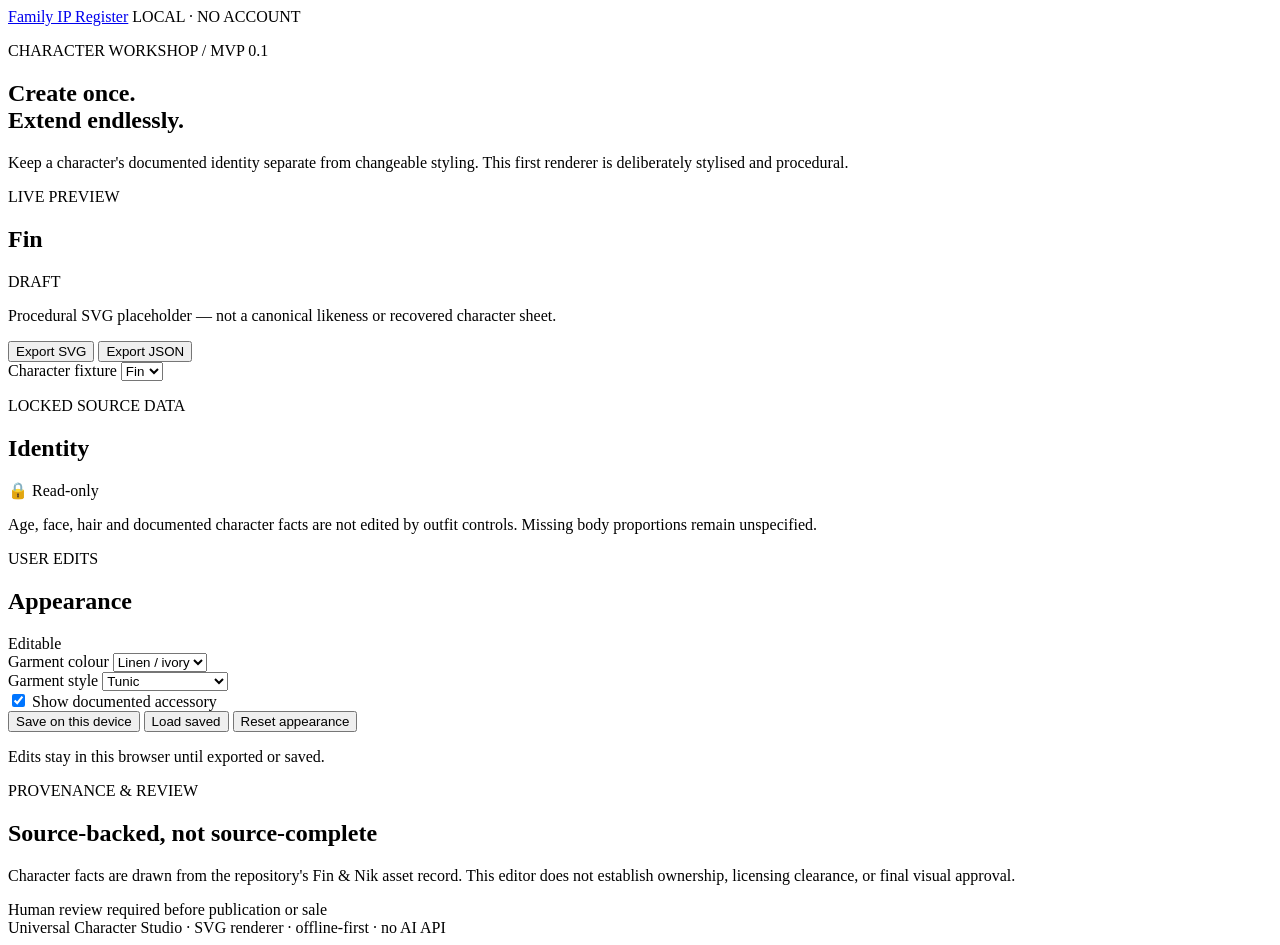
==== character-studio/index.html @ 8c7e5326 "Build mobile-first Character Studio editor shell" ====
<!doctype html>
<html lang="en">
<head>
  <meta charset="utf-8">
  <meta name="viewport" content="width=device-width, initial-scale=1">
  <meta name="theme-color" content="#142b32">
  <title>Universal Character Studio</title>
  <link rel="stylesheet" href="./studio.css">
</head>
<body>
  <header class="topbar">
    <a class="back" href="../">Family IP Register</a>
    <span class="status">LOCAL · NO ACCOUNT</span>
  </header>
  <main class="layout">
    <section class="intro">
      <p class="eyebrow">CHARACTER WORKSHOP / MVP 0.1</p>
      <h1>Create once.<br>Extend endlessly.</h1>
      <p class="lede">Keep a character's documented identity separate from changeable styling. This first renderer is deliberately stylised and procedural.</p>
    </section>

    <section class="workspace" aria-label="Character editor">
      <div class="preview-panel">
        <div class="panel-head">
          <div><p class="eyebrow">LIVE PREVIEW</p><h2 id="preview-name">Fin</h2></div>
          <span class="draft">DRAFT</span>
        </div>
        <div id="preview" class="preview" role="img" aria-label="Stylised character preview"></div>
        <p class="preview-note">Procedural SVG placeholder — not a canonical likeness or recovered character sheet.</p>
        <div class="actions">
          <button id="download-svg" class="primary" type="button">Export SVG</button>
          <button id="download-json" type="button">Export JSON</button>
        </div>
      </div>

      <div class="controls-panel">
        <div class="field">
          <label for="character-select">Character fixture</label>
          <select id="character-select">
            <option value="fin">Fin</option>
            <option value="nik">Nik</option>
          </select>
        </div>

        <section class="identity">
          <div class="section-title"><div><p class="eyebrow">LOCKED SOURCE DATA</p><h2>Identity</h2></div><span class="lock">🔒 Read-only</span></div>
          <p id="identity-summary" class="muted"></p>
          <p class="muted small">Age, face, hair and documented character facts are not edited by outfit controls. Missing body proportions remain unspecified.</p>
        </section>

        <section class="appearance">
          <div class="section-title"><div><p class="eyebrow">USER EDITS</p><h2>Appearance</h2></div><span class="edit">Editable</span></div>
          <div class="field">
            <label for="garment-colour">Garment colour</label>
            <select id="garment-colour">
              <option value="#f4f0df">Linen / ivory</option>
              <option value="#d9c5a0">Sand</option>
              <option value="#527b85">Sea blue</option>
              <option value="#a95d48">Terracotta</option>
              <option value="#52664e">Leaf green</option>
              <option value="#433d56">Indigo</option>
            </select>
          </div>
          <div class="field">
            <label for="garment-style">Garment style</label>
            <select id="garment-style">
              <option value="tunic">Tunic</option>
              <option value="shirt">Short-sleeve shirt</option>
              <option value="cape">Short cape</option>
            </select>
          </div>
          <label class="check"><input id="show-accessory" type="checkbox" checked> Show documented accessory</label>
          <div class="button-row">
            <button id="save-local" type="button">Save on this device</button>
            <button id="load-local" type="button">Load saved</button>
            <button id="reset" type="button">Reset appearance</button>
          </div>
          <p id="message" class="message" aria-live="polite">Edits stay in this browser until exported or saved.</p>
        </section>
      </div>
    </section>
    <section class="provenance">
      <p class="eyebrow">PROVENANCE & REVIEW</p>
      <h2>Source-backed, not source-complete</h2>
      <p id="source-summary">Character facts are drawn from the repository's Fin &amp; Nik asset record. This editor does not establish ownership, licensing clearance, or final visual approval.</p>
      <span class="review">Human review required before publication or sale</span>
    </section>
  </main>
  <footer>Universal Character Studio · SVG renderer · offline-first · no AI API</footer>
  <script src="./studio.js" defer></script>
</body>
</html>
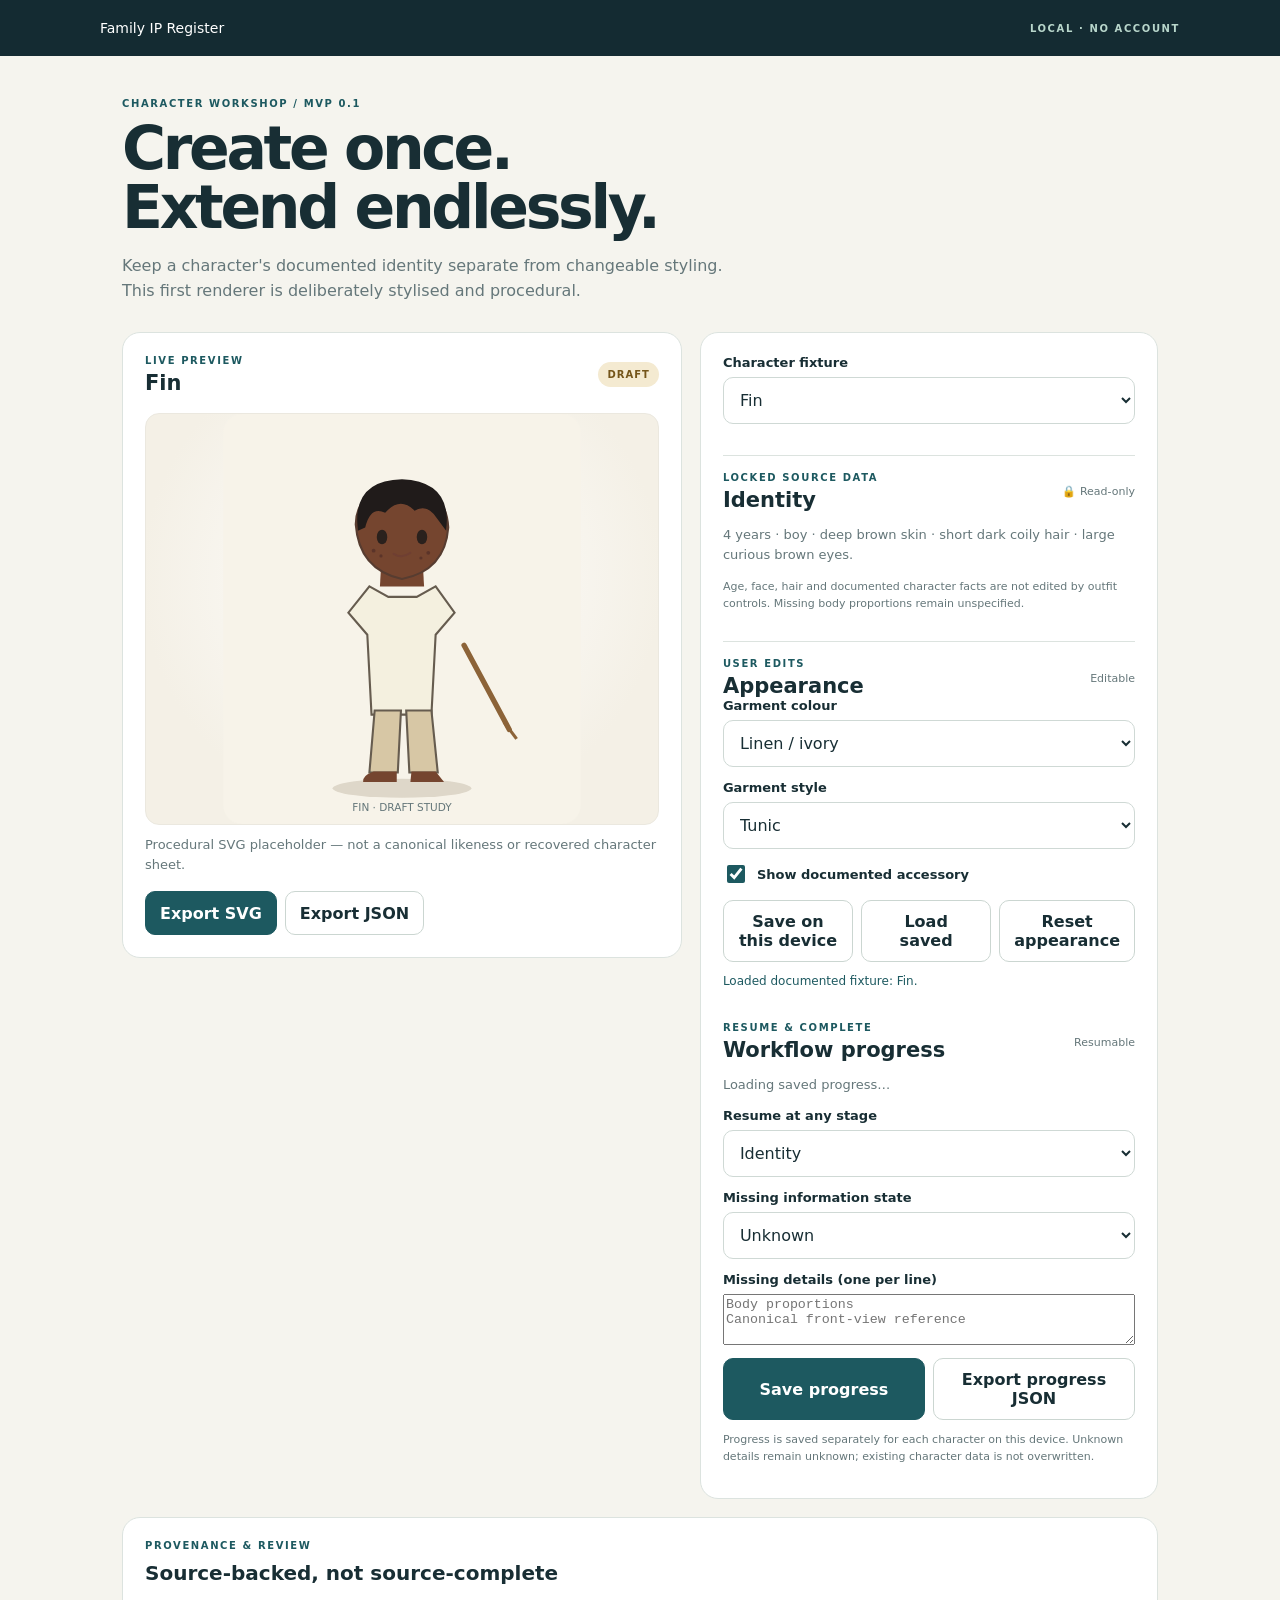
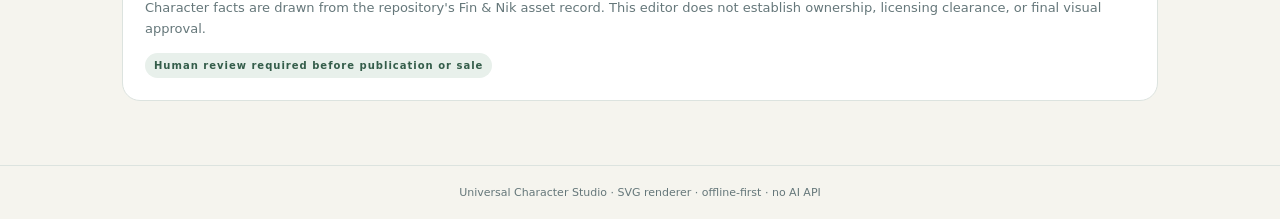
==== commit 9a8812dc: "Add resumable workflow controls to Character Studio" ====
--- a/character-studio/index.html
+++ b/character-studio/index.html
@@ -77,6 +77,21 @@
           </div>
           <p id="message" class="message" aria-live="polite">Edits stay in this browser until exported or saved.</p>
         </section>
+        <section class="workflow" aria-labelledby="workflow-heading">
+          <div class="section-title"><div><p class="eyebrow">RESUME &amp; COMPLETE</p><h2 id="workflow-heading">Workflow progress</h2></div><span class="edit">Resumable</span></div>
+          <p id="workflow-summary" class="muted" aria-live="polite">Loading saved progress…</p>
+          <div class="field"><label for="workflow-stage">Resume at any stage</label>
+            <select id="workflow-stage">
+              <option value="identity">Identity</option><option value="appearance">Appearance</option><option value="proportions">Body proportions</option><option value="reference-sheet">Reference sheet</option><option value="review">Source &amp; rights review</option><option value="export">Export</option>
+            </select>
+          </div>
+          <div class="field"><label for="missing-state">Missing information state</label>
+            <select id="missing-state"><option value="unknown">Unknown</option><option value="incomplete">Incomplete</option><option value="conflict">Conflict</option><option value="verified">Verified</option></select>
+          </div>
+          <div class="field"><label for="missing-fields">Missing details (one per line)</label><textarea id="missing-fields" rows="3" placeholder="Body proportions&#10;Canonical front-view reference"></textarea></div>
+          <div class="button-row"><button id="save-workflow" class="primary" type="button">Save progress</button><button id="export-workflow" type="button">Export progress JSON</button></div>
+          <p class="muted small">Progress is saved separately for each character on this device. Unknown details remain unknown; existing character data is not overwritten.</p>
+        </section>
       </div>
     </section>
     <section class="provenance">
@@ -87,6 +102,7 @@
     </section>
   </main>
   <footer>Universal Character Studio · SVG renderer · offline-first · no AI API</footer>
+  <script src="./workflow.js" defer></script>
   <script src="./studio.js" defer></script>
 </body>
 </html>
--- a/character-studio/studio.css
+++ b/character-studio/studio.css
@@ -0,0 +1 @@
+:root{color-scheme:light;--ink:#182e34;--muted:#65777a;--paper:#f5f4ee;--panel:#fff;--line:#dce3df;--sea:#1d5960;--sand:#e9e1d0;--radius:18px;font-family:Inter,ui-sans-serif,system-ui,-apple-system,BlinkMacSystemFont,"Segoe UI",sans-serif}*{box-sizing:border-box}body{margin:0;background:var(--paper);color:var(--ink)}.topbar{height:56px;padding:0 max(20px,calc((100vw - 1080px)/2));display:flex;align-items:center;justify-content:space-between;background:#142b32;color:#fff}.back{color:#fff;text-decoration:none;font-size:14px}.status,.eyebrow{font-size:10px;letter-spacing:.16em;font-weight:750}.status{color:#b8d6cb}.layout{max-width:1080px;margin:auto;padding:42px 22px 64px}.intro{max-width:700px;margin-bottom:28px}.eyebrow{color:var(--sea);margin:0 0 10px}.intro h1{font-size:clamp(36px,6vw,60px);line-height:.98;letter-spacing:-.055em;margin:0 0 16px}.lede{font-size:16px;line-height:1.6;color:var(--muted);max-width:610px}.workspace{display:grid;grid-template-columns:minmax(0,1.1fr) minmax(300px,.9fr);gap:18px;align-items:start}.preview-panel,.controls-panel,.provenance{background:var(--panel);border:1px solid var(--line);border-radius:var(--radius);padding:22px}.panel-head,.section-title{display:flex;align-items:center;justify-content:space-between;gap:12px}.panel-head h2,.section-title h2{margin:0;font-size:21px}.panel-head .eyebrow,.section-title .eyebrow{margin-bottom:5px}.draft,.review{font-size:10px;letter-spacing:.1em;font-weight:750;padding:7px 9px;border-radius:99px;background:#f4ead1;color:#74551a}.preview{margin-top:18px;min-height:340px;background:radial-gradient(ellipse at 50% 40%,#fff 0,#f4f0e6 72%);border:1px solid #ebe8df;border-radius:14px;display:grid;place-items:center;overflow:hidden}.preview svg{width:min(100%,390px);height:auto;max-height:410px}.preview-note,.muted{color:var(--muted);font-size:13px;line-height:1.55}.preview-note{margin:10px 0 16px}.actions,.button-row{display:flex;flex-wrap:wrap;gap:8px}.controls-panel{display:grid;gap:18px}.field{display:grid;gap:7px;margin-bottom:13px}label{font-size:13px;font-weight:650}select,button{font:inherit}select{width:100%;padding:12px;border:1px solid #cfd9d5;border-radius:10px;background:white;color:var(--ink);min-height:44px}button{border:1px solid #cbd6d1;border-radius:10px;padding:11px 14px;background:#fff;color:var(--ink);font-weight:650;min-height:44px;cursor:pointer}button:focus-visible,select:focus-visible,input:focus-visible{outline:3px solid #7ab7a9;outline-offset:2px}.primary{background:var(--sea);color:#fff;border-color:var(--sea)}.identity,.appearance{border-top:1px solid var(--line);padding-top:16px}.lock,.edit{font-size:11px;color:var(--muted);white-space:nowrap}.small{font-size:11px}.check{display:flex;align-items:center;gap:9px;margin:5px 0 14px}.check input{width:18px;height:18px;accent-color:var(--sea)}.button-row button{flex:1}.message{font-size:12px;color:var(--sea);min-height:18px}.provenance{margin-top:18px}.provenance h2{font-size:20px;margin:0 0 8px}.provenance p:not(.eyebrow){color:var(--muted);font-size:13px;line-height:1.6}.review{display:inline-block;background:#e8f0eb;color:#345d4a}footer{text-align:center;padding:20px;color:var(--muted);font-size:11px;border-top:1px solid var(--line)}@media(max-width:760px){.layout{padding:28px 14px 44px}.workspace{grid-template-columns:1fr}.preview-panel,.controls-panel,.provenance{padding:17px}.preview{min-height:300px}.topbar{padding:0 14px}.intro h1{font-size:42px}}
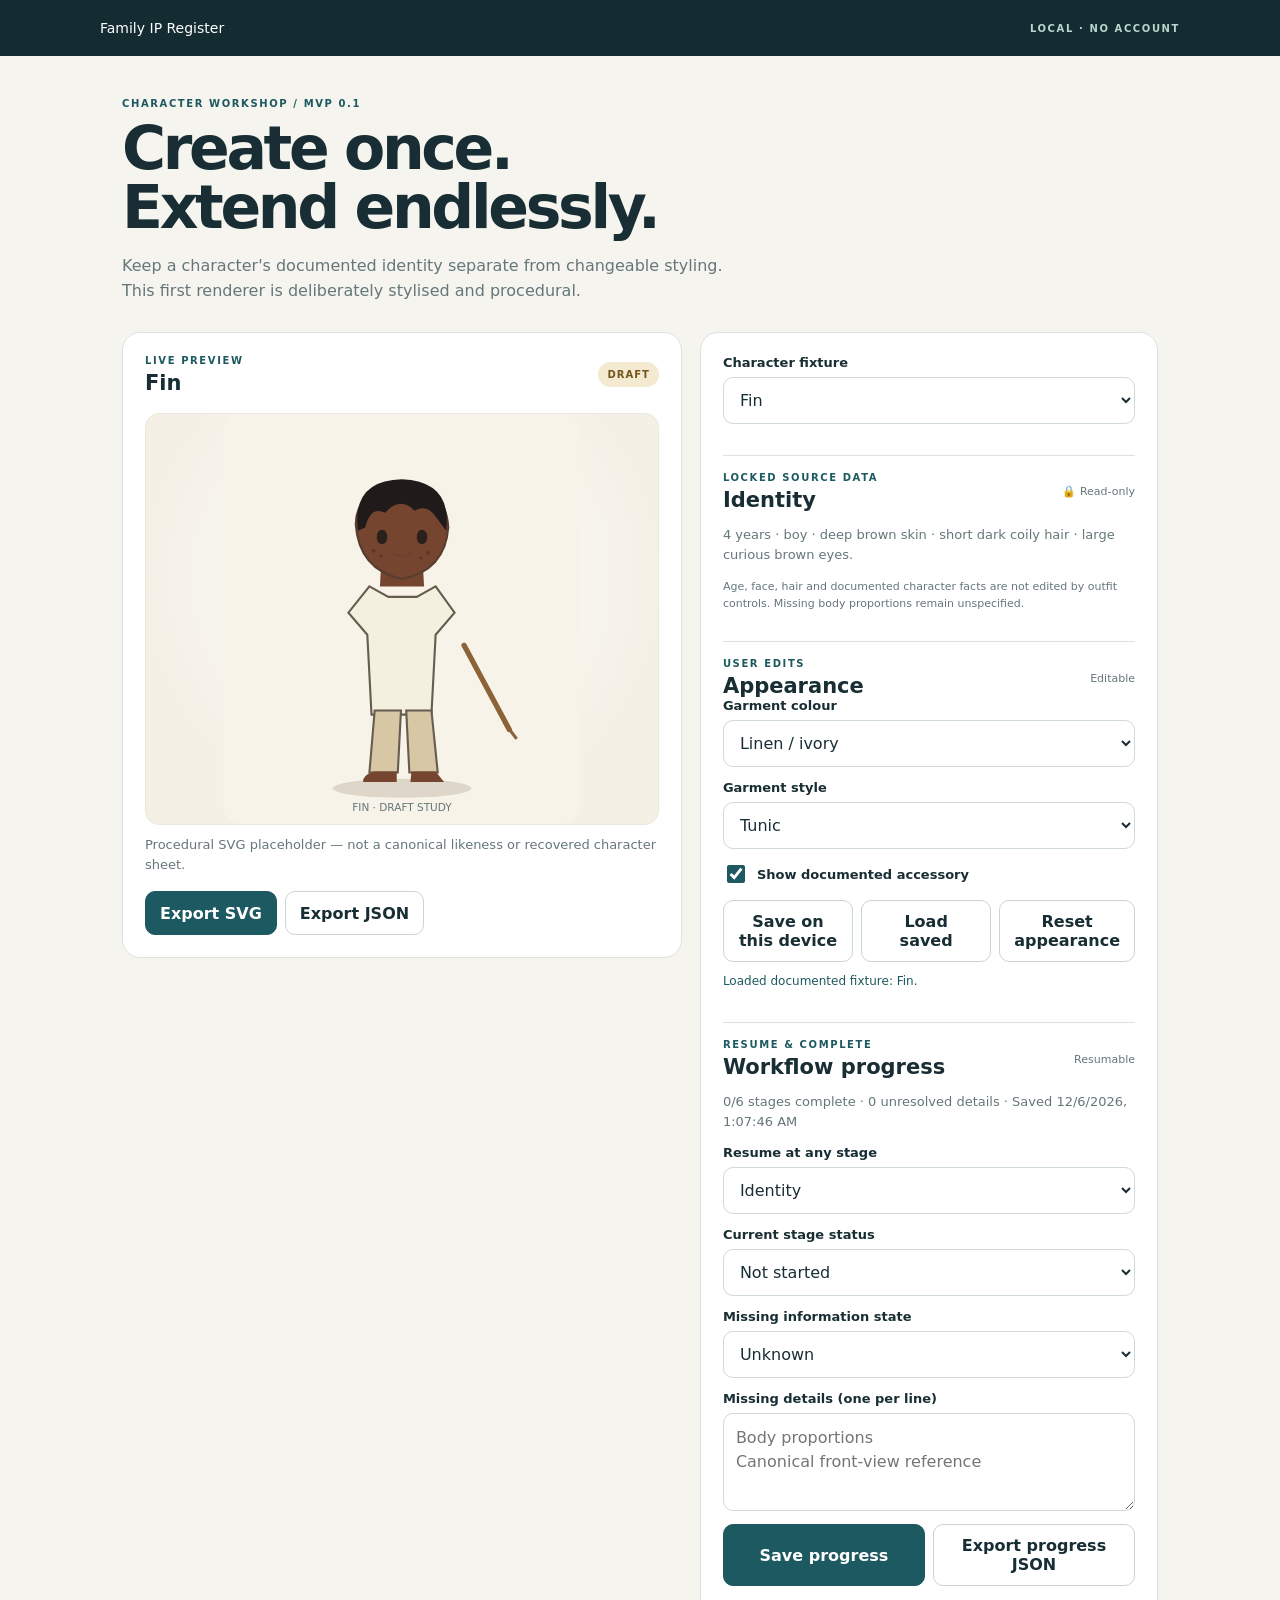
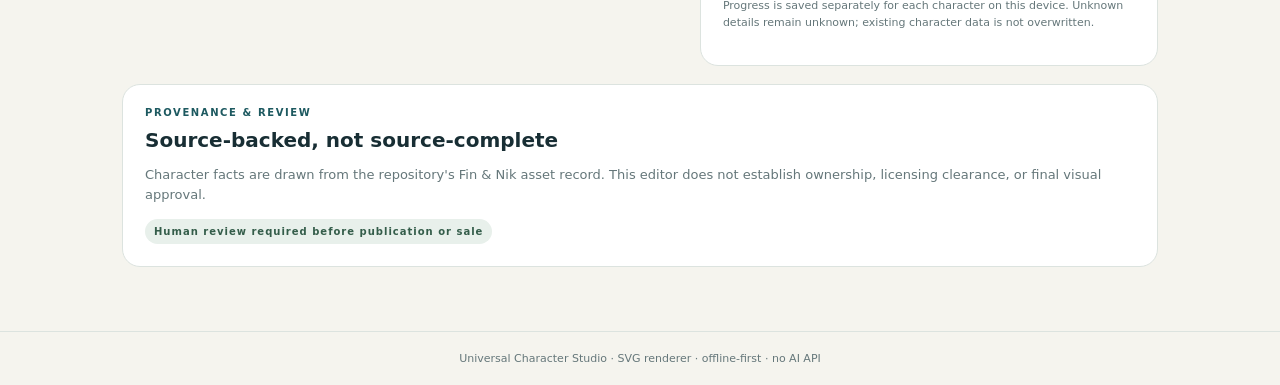
==== commit 757fea8c: "Expose workflow stage completion and blocked states" ====
--- a/character-studio/index.html
+++ b/character-studio/index.html
@@ -85,6 +85,7 @@
               <option value="identity">Identity</option><option value="appearance">Appearance</option><option value="proportions">Body proportions</option><option value="reference-sheet">Reference sheet</option><option value="review">Source &amp; rights review</option><option value="export">Export</option>
             </select>
           </div>
+          <div class="field"><label for="workflow-status">Current stage status</label><select id="workflow-status"><option value="not_started">Not started</option><option value="in_progress">In progress</option><option value="blocked">Blocked</option><option value="complete">Complete</option></select></div>
           <div class="field"><label for="missing-state">Missing information state</label>
             <select id="missing-state"><option value="unknown">Unknown</option><option value="incomplete">Incomplete</option><option value="conflict">Conflict</option><option value="verified">Verified</option></select>
           </div>
--- a/character-studio/studio.css
+++ b/character-studio/studio.css
@@ -1 +1,2 @@
-:root{color-scheme:light;--ink:#182e34;--muted:#65777a;--paper:#f5f4ee;--panel:#fff;--line:#dce3df;--sea:#1d5960;--sand:#e9e1d0;--radius:18px;font-family:Inter,ui-sans-serif,system-ui,-apple-system,BlinkMacSystemFont,"Segoe UI",sans-serif}*{box-sizing:border-box}body{margin:0;background:var(--paper);color:var(--ink)}.topbar{height:56px;padding:0 max(20px,calc((100vw - 1080px)/2));display:flex;align-items:center;justify-content:space-between;background:#142b32;color:#fff}.back{color:#fff;text-decoration:none;font-size:14px}.status,.eyebrow{font-size:10px;letter-spacing:.16em;font-weight:750}.status{color:#b8d6cb}.layout{max-width:1080px;margin:auto;padding:42px 22px 64px}.intro{max-width:700px;margin-bottom:28px}.eyebrow{color:var(--sea);margin:0 0 10px}.intro h1{font-size:clamp(36px,6vw,60px);line-height:.98;letter-spacing:-.055em;margin:0 0 16px}.lede{font-size:16px;line-height:1.6;color:var(--muted);max-width:610px}.workspace{display:grid;grid-template-columns:minmax(0,1.1fr) minmax(300px,.9fr);gap:18px;align-items:start}.preview-panel,.controls-panel,.provenance{background:var(--panel);border:1px solid var(--line);border-radius:var(--radius);padding:22px}.panel-head,.section-title{display:flex;align-items:center;justify-content:space-between;gap:12px}.panel-head h2,.section-title h2{margin:0;font-size:21px}.panel-head .eyebrow,.section-title .eyebrow{margin-bottom:5px}.draft,.review{font-size:10px;letter-spacing:.1em;font-weight:750;padding:7px 9px;border-radius:99px;background:#f4ead1;color:#74551a}.preview{margin-top:18px;min-height:340px;background:radial-gradient(ellipse at 50% 40%,#fff 0,#f4f0e6 72%);border:1px solid #ebe8df;border-radius:14px;display:grid;place-items:center;overflow:hidden}.preview svg{width:min(100%,390px);height:auto;max-height:410px}.preview-note,.muted{color:var(--muted);font-size:13px;line-height:1.55}.preview-note{margin:10px 0 16px}.actions,.button-row{display:flex;flex-wrap:wrap;gap:8px}.controls-panel{display:grid;gap:18px}.field{display:grid;gap:7px;margin-bottom:13px}label{font-size:13px;font-weight:650}select,button{font:inherit}select{width:100%;padding:12px;border:1px solid #cfd9d5;border-radius:10px;background:white;color:var(--ink);min-height:44px}button{border:1px solid #cbd6d1;border-radius:10px;padding:11px 14px;background:#fff;color:var(--ink);font-weight:650;min-height:44px;cursor:pointer}button:focus-visible,select:focus-visible,input:focus-visible{outline:3px solid #7ab7a9;outline-offset:2px}.primary{background:var(--sea);color:#fff;border-color:var(--sea)}.identity,.appearance{border-top:1px solid var(--line);padding-top:16px}.lock,.edit{font-size:11px;color:var(--muted);white-space:nowrap}.small{font-size:11px}.check{display:flex;align-items:center;gap:9px;margin:5px 0 14px}.check input{width:18px;height:18px;accent-color:var(--sea)}.button-row button{flex:1}.message{font-size:12px;color:var(--sea);min-height:18px}.provenance{margin-top:18px}.provenance h2{font-size:20px;margin:0 0 8px}.provenance p:not(.eyebrow){color:var(--muted);font-size:13px;line-height:1.6}.review{display:inline-block;background:#e8f0eb;color:#345d4a}footer{text-align:center;padding:20px;color:var(--muted);font-size:11px;border-top:1px solid var(--line)}@media(max-width:760px){.layout{padding:28px 14px 44px}.workspace{grid-template-columns:1fr}.preview-panel,.controls-panel,.provenance{padding:17px}.preview{min-height:300px}.topbar{padding:0 14px}.intro h1{font-size:42px}}+:root{color-scheme:light;--ink:#182e34;--muted:#65777a;--paper:#f5f4ee;--panel:#fff;--line:#dce3df;--sea:#1d5960;--sand:#e9e1d0;--radius:18px;font-family:Inter,ui-sans-serif,system-ui,-apple-system,BlinkMacSystemFont,"Segoe UI",sans-serif}*{box-sizing:border-box}body{margin:0;background:var(--paper);color:var(--ink)}.topbar{height:56px;padding:0 max(20px,calc((100vw - 1080px)/2));display:flex;align-items:center;justify-content:space-between;background:#142b32;color:#fff}.back{color:#fff;text-decoration:none;font-size:14px}.status,.eyebrow{font-size:10px;letter-spacing:.16em;font-weight:750}.status{color:#b8d6cb}.layout{max-width:1080px;margin:auto;padding:42px 22px 64px}.intro{max-width:700px;margin-bottom:28px}.eyebrow{color:var(--sea);margin:0 0 10px}.intro h1{font-size:clamp(36px,6vw,60px);line-height:.98;letter-spacing:-.055em;margin:0 0 16px}.lede{font-size:16px;line-height:1.6;color:var(--muted);max-width:610px}.workspace{display:grid;grid-template-columns:minmax(0,1.1fr) minmax(300px,.9fr);gap:18px;align-items:start}.preview-panel,.controls-panel,.provenance{background:var(--panel);border:1px solid var(--line);border-radius:var(--radius);padding:22px}.panel-head,.section-title{display:flex;align-items:center;justify-content:space-between;gap:12px}.panel-head h2,.section-title h2{margin:0;font-size:21px}.panel-head .eyebrow,.section-title .eyebrow{margin-bottom:5px}.draft,.review{font-size:10px;letter-spacing:.1em;font-weight:750;padding:7px 9px;border-radius:99px;background:#f4ead1;color:#74551a}.preview{margin-top:18px;min-height:340px;background:radial-gradient(ellipse at 50% 40%,#fff 0,#f4f0e6 72%);border:1px solid #ebe8df;border-radius:14px;display:grid;place-items:center;overflow:hidden}.preview svg{width:min(100%,390px);height:auto;max-height:410px}.preview-note,.muted{color:var(--muted);font-size:13px;line-height:1.55}.preview-note{margin:10px 0 16px}.actions,.button-row{display:flex;flex-wrap:wrap;gap:8px}.controls-panel{display:grid;gap:18px}.field{display:grid;gap:7px;margin-bottom:13px}label{font-size:13px;font-weight:650}select,button{font:inherit}select{width:100%;padding:12px;border:1px solid #cfd9d5;border-radius:10px;background:white;color:var(--ink);min-height:44px}button{border:1px solid #cbd6d1;border-radius:10px;padding:11px 14px;background:#fff;color:var(--ink);font-weight:650;min-height:44px;cursor:pointer}button:focus-visible,select:focus-visible,input:focus-visible{outline:3px solid #7ab7a9;outline-offset:2px}.primary{background:var(--sea);color:#fff;border-color:var(--sea)}.identity,.appearance{border-top:1px solid var(--line);padding-top:16px}.lock,.edit{font-size:11px;color:var(--muted);white-space:nowrap}.small{font-size:11px}.check{display:flex;align-items:center;gap:9px;margin:5px 0 14px}.check input{width:18px;height:18px;accent-color:var(--sea)}.button-row button{flex:1}.message{font-size:12px;color:var(--sea);min-height:18px}.provenance{margin-top:18px}.provenance h2{font-size:20px;margin:0 0 8px}.provenance p:not(.eyebrow){color:var(--muted);font-size:13px;line-height:1.6}.review{display:inline-block;background:#e8f0eb;color:#345d4a}footer{text-align:center;padding:20px;color:var(--muted);font-size:11px;border-top:1px solid var(--line)}@media(max-width:760px){.layout{padding:28px 14px 44px}.workspace{grid-template-columns:1fr}.preview-panel,.controls-panel,.provenance{padding:17px}.preview{min-height:300px}.topbar{padding:0 14px}.intro h1{font-size:42px}}
+.workflow{border-top:1px solid var(--line);padding-top:16px}.workflow textarea{width:100%;resize:vertical;border:1px solid #cfd9d5;border-radius:10px;padding:12px;font:inherit;color:var(--ink);line-height:1.5}.workflow .button-row button{flex:1 1 130px}
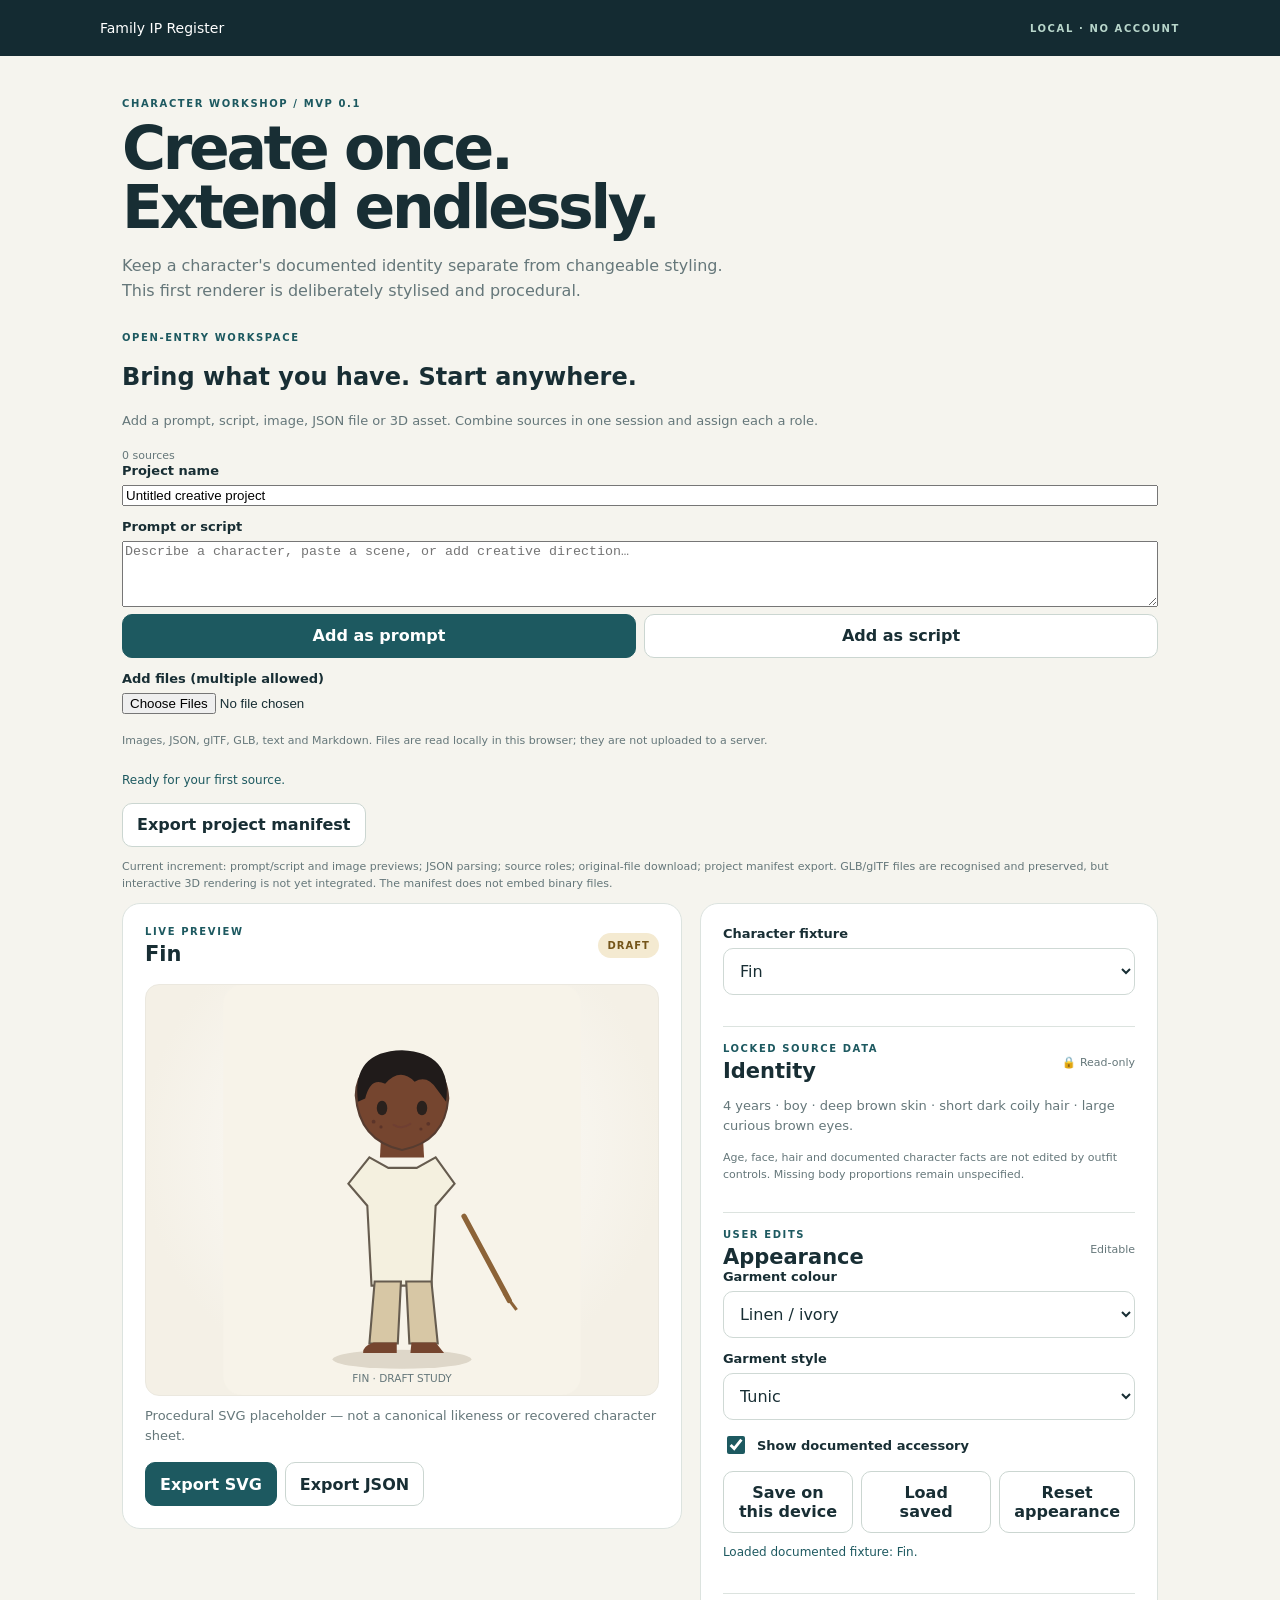
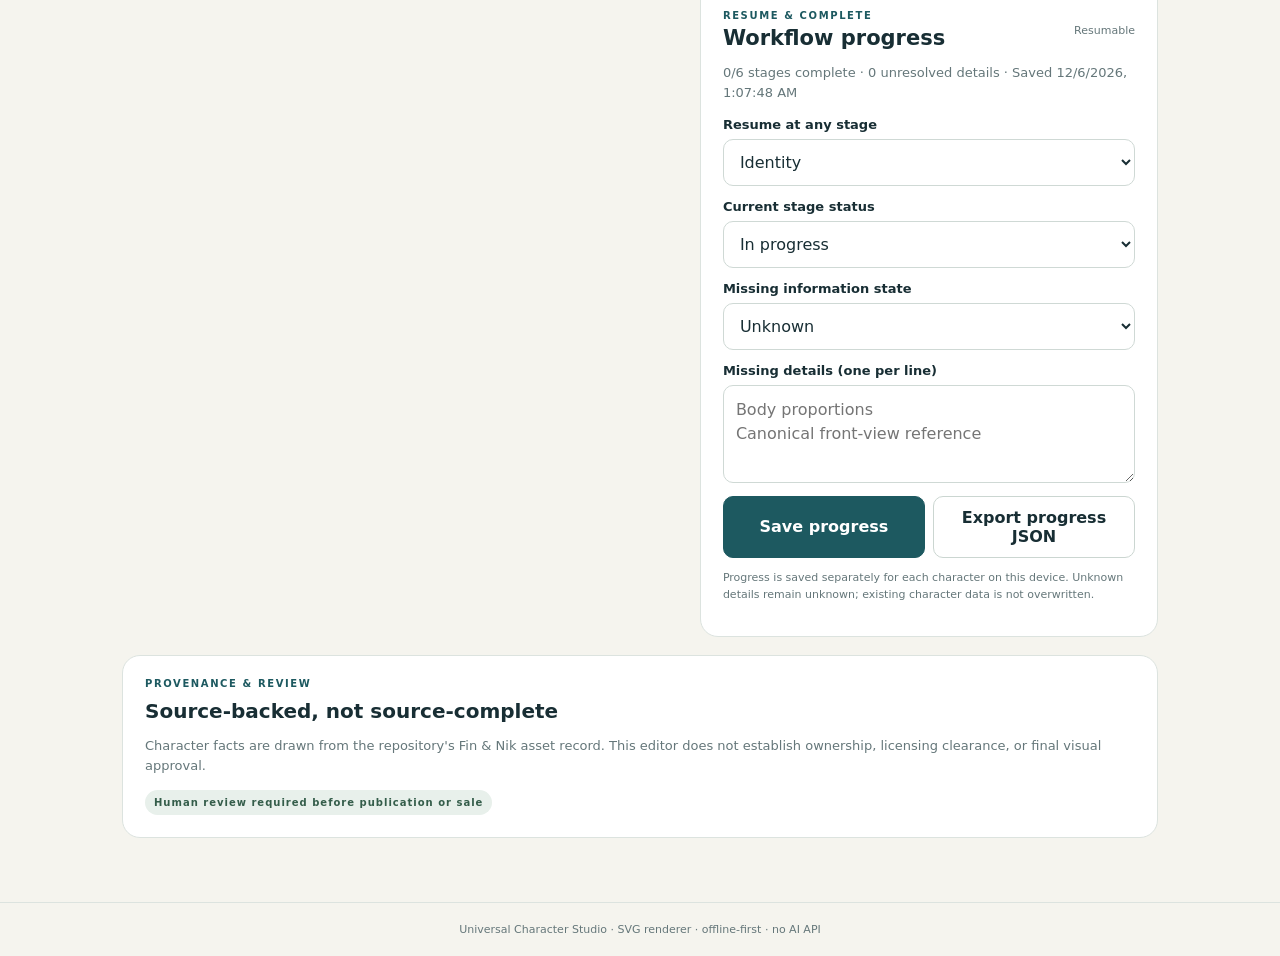
==== commit d76d3a8a: "Add open-entry multi-source intake workspace" ====
--- a/character-studio/index.html
+++ b/character-studio/index.html
@@ -19,6 +19,21 @@
       <p class="lede">Keep a character's documented identity separate from changeable styling. This first renderer is deliberately stylised and procedural.</p>
     </section>
 
+    <section class="intake-panel" aria-labelledby="intake-heading">
+      <div class="intake-heading">
+        <div><p class="eyebrow">OPEN-ENTRY WORKSPACE</p><h2 id="intake-heading">Bring what you have. Start anywhere.</h2>
+          <p class="muted">Add a prompt, script, image, JSON file or 3D asset. Combine sources in one session and assign each a role.</p></div>
+        <span id="source-count" class="edit">0 sources</span>
+      </div>
+      <div class="field"><label for="project-title">Project name</label><input id="project-title" type="text" maxlength="120" value="Untitled creative project" placeholder="Name this project"></div>
+      <div class="field"><label for="prompt-input">Prompt or script</label><textarea id="prompt-input" rows="4" placeholder="Describe a character, paste a scene, or add creative direction…"></textarea>
+        <div class="button-row"><button id="add-prompt" class="primary" type="button">Add as prompt</button><button id="add-script" type="button">Add as script</button></div></div>
+      <div class="field"><label for="source-files">Add files (multiple allowed)</label><input id="source-files" type="file" multiple accept="image/*,.json,.gltf,.glb,.txt,.md">
+        <p class="muted small">Images, JSON, glTF, GLB, text and Markdown. Files are read locally in this browser; they are not uploaded to a server.</p></div>
+      <div id="source-list" class="source-list" aria-live="polite"></div>
+      <div class="intake-footer"><p id="intake-status" class="message" aria-live="polite">Ready for your first source.</p><button id="export-project" type="button" disabled>Export project manifest</button></div>
+      <p class="muted small">Current increment: prompt/script and image previews; JSON parsing; source roles; original-file download; project manifest export. GLB/glTF files are recognised and preserved, but interactive 3D rendering is not yet integrated. The manifest does not embed binary files.</p>
+    </section>
     <section class="workspace" aria-label="Character editor">
       <div class="preview-panel">
         <div class="panel-head">
@@ -103,6 +118,8 @@
     </section>
   </main>
   <footer>Universal Character Studio · SVG renderer · offline-first · no AI API</footer>
+  <script src="./universal-project.js" defer></script>
+  <script src="./intake.js" defer></script>
   <script src="./workflow.js" defer></script>
   <script src="./studio.js" defer></script>
 </body>
